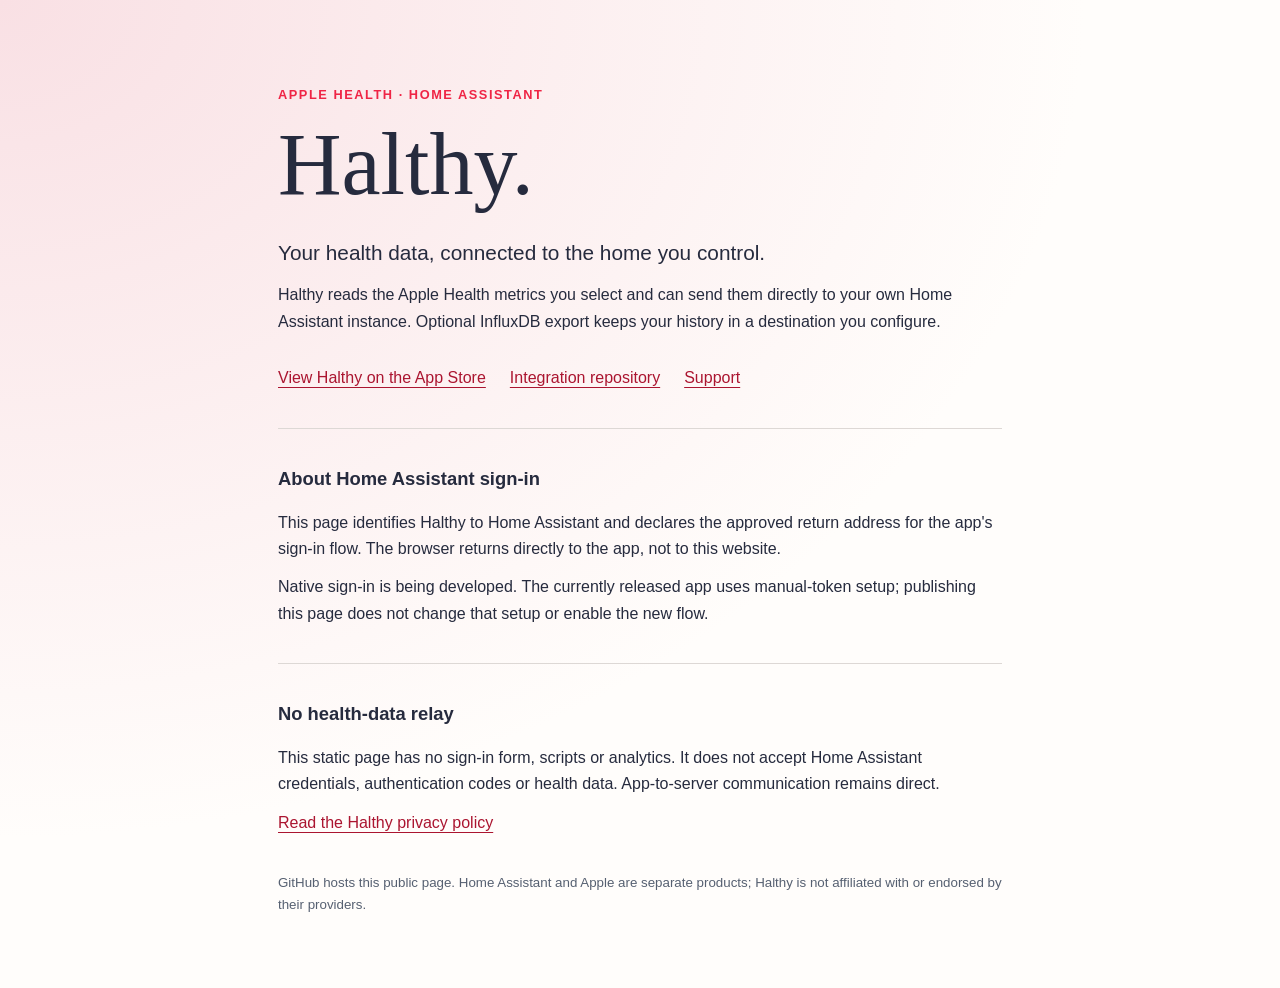
==== docs/index.html @ 0724290f "Publish static Halthy OAuth client metadata" ====
<!doctype html>
<html lang="en">
<head>
  <meta charset="utf-8">
  <meta name="viewport" content="width=device-width, initial-scale=1">
  <title>Halthy | Your health data, your Home Assistant</title>
  <meta name="description" content="Halthy connects selected Apple Health data to your own Home Assistant and optional InfluxDB server.">
  <link rel="redirect_uri" href="halthy-ha://auth/callback">
  <link rel="canonical" href="https://mosher23.github.io/Halthy/">
  <meta http-equiv="Content-Security-Policy" content="default-src 'none'; style-src 'unsafe-inline'; base-uri 'none'; form-action 'none'">
  <style>
    :root { color-scheme: light; --ink: #262b3e; --muted: #566071; --accent: #ef2445; --paper: #fffdfb; }
    * { box-sizing: border-box; }
    body { margin: 0; color: var(--ink); background: radial-gradient(ellipse at top left, #f9e0e4, transparent 60%), var(--paper); font-family: 'Avenir Next', Avenir, sans-serif; line-height: 1.65; }
    main { max-width: 780px; margin: 0 auto; padding: 72px 28px; }
    .eyebrow { color: var(--accent); font-weight: 700; letter-spacing: .12em; text-transform: uppercase; font-size: .8rem; }
    h1 { font-family: Georgia, serif; font-size: clamp(3.5rem, 10vw, 5.5rem); line-height: 1.08; font-weight: 400; margin: 12px 0 24px; }
    .lead { font-size: 1.3rem; max-width: 580px; }
    section { border-top: 1px solid #ddd8d5; margin-top: 36px; padding-top: 20px; }
    h2 { font-size: 1.15rem; }
    p { margin: 12px 0; }
    a { color: #ab1530; text-underline-offset: 4px; }
    a:hover { color: #761025; }
    a:focus-visible { outline: 3px solid var(--accent); outline-offset: 5px; border-radius: 2px; }
    nav { display: flex; flex-wrap: wrap; gap: 12px 24px; margin-top: 30px; }
    small { display: block; margin-top: 36px; color: var(--muted); }
    @media (max-width: 480px) { main { padding: 42px 22px; } .lead { font-size: 1.12rem; } }
  </style>
</head>
<body>
  <main>
    <p class="eyebrow">Apple Health &middot; Home Assistant</p>
    <h1>Halthy.</h1>
    <p class="lead">Your health data, connected to the home you control.</p>
    <p>Halthy reads the Apple Health metrics you select and can send them directly to your own Home Assistant instance. Optional InfluxDB export keeps your history in a destination you configure.</p>
    <nav aria-label="Halthy links">
      <a href="https://apps.apple.com/app/halthy/id6798250587">View Halthy on the App Store</a>
      <a href="https://github.com/Mosher23/Halthy">Integration repository</a>
      <a href="https://github.com/Mosher23/Halthy/issues">Support</a>
    </nav>
    <section aria-labelledby="connection">
      <h2 id="connection">About Home Assistant sign-in</h2>
      <p>This page identifies Halthy to Home Assistant and declares the approved return address for the app's sign-in flow. The browser returns directly to the app, not to this website.</p>
      <p>Native sign-in is being developed. The currently released app uses manual-token setup; publishing this page does not change that setup or enable the new flow.</p>
    </section>
    <section aria-labelledby="privacy">
      <h2 id="privacy">No health-data relay</h2>
      <p>This static page has no sign-in form, scripts or analytics. It does not accept Home Assistant credentials, authentication codes or health data. App-to-server communication remains direct.</p>
      <p><a href="https://github.com/Mosher23/Halthy/blob/main/PRIVACY.md">Read the Halthy privacy policy</a></p>
    </section>
    <small>GitHub hosts this public page. Home Assistant and Apple are separate products; Halthy is not affiliated with or endorsed by their providers.</small>
  </main>
</body>
</html>
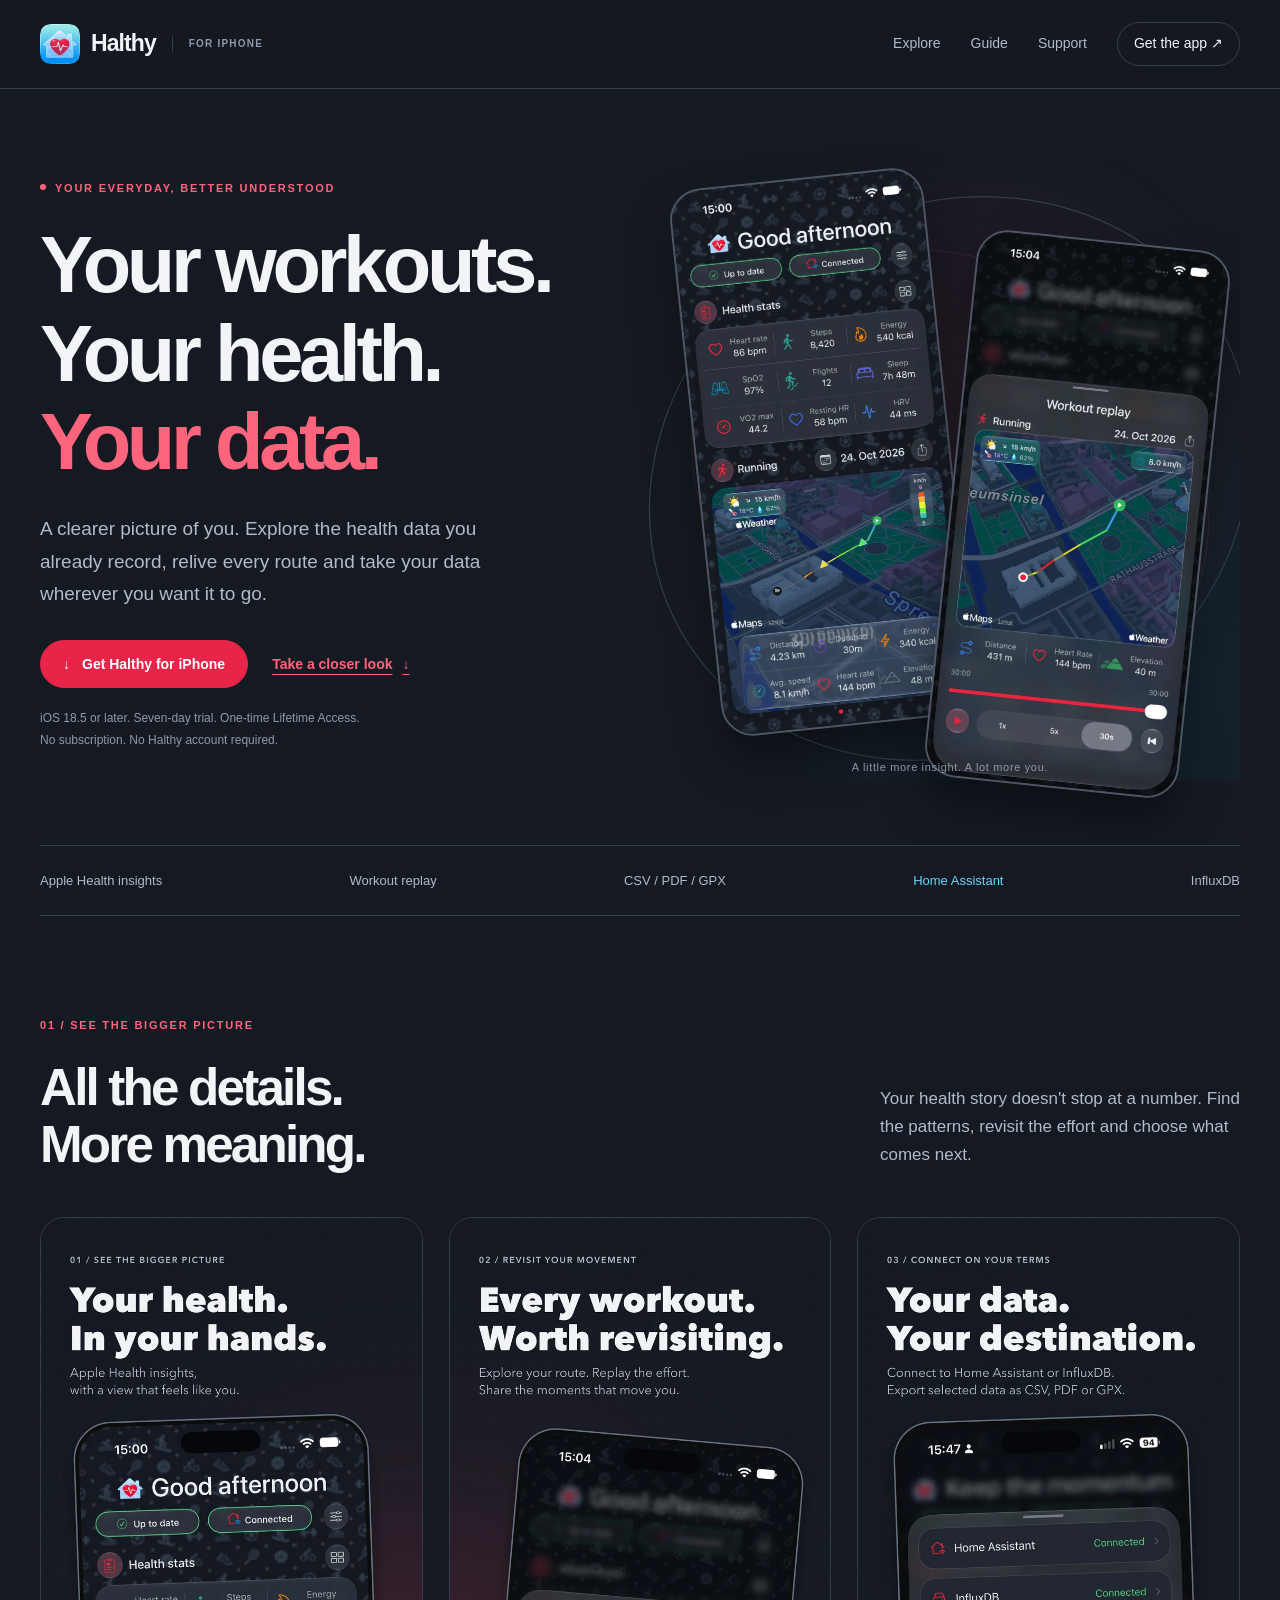
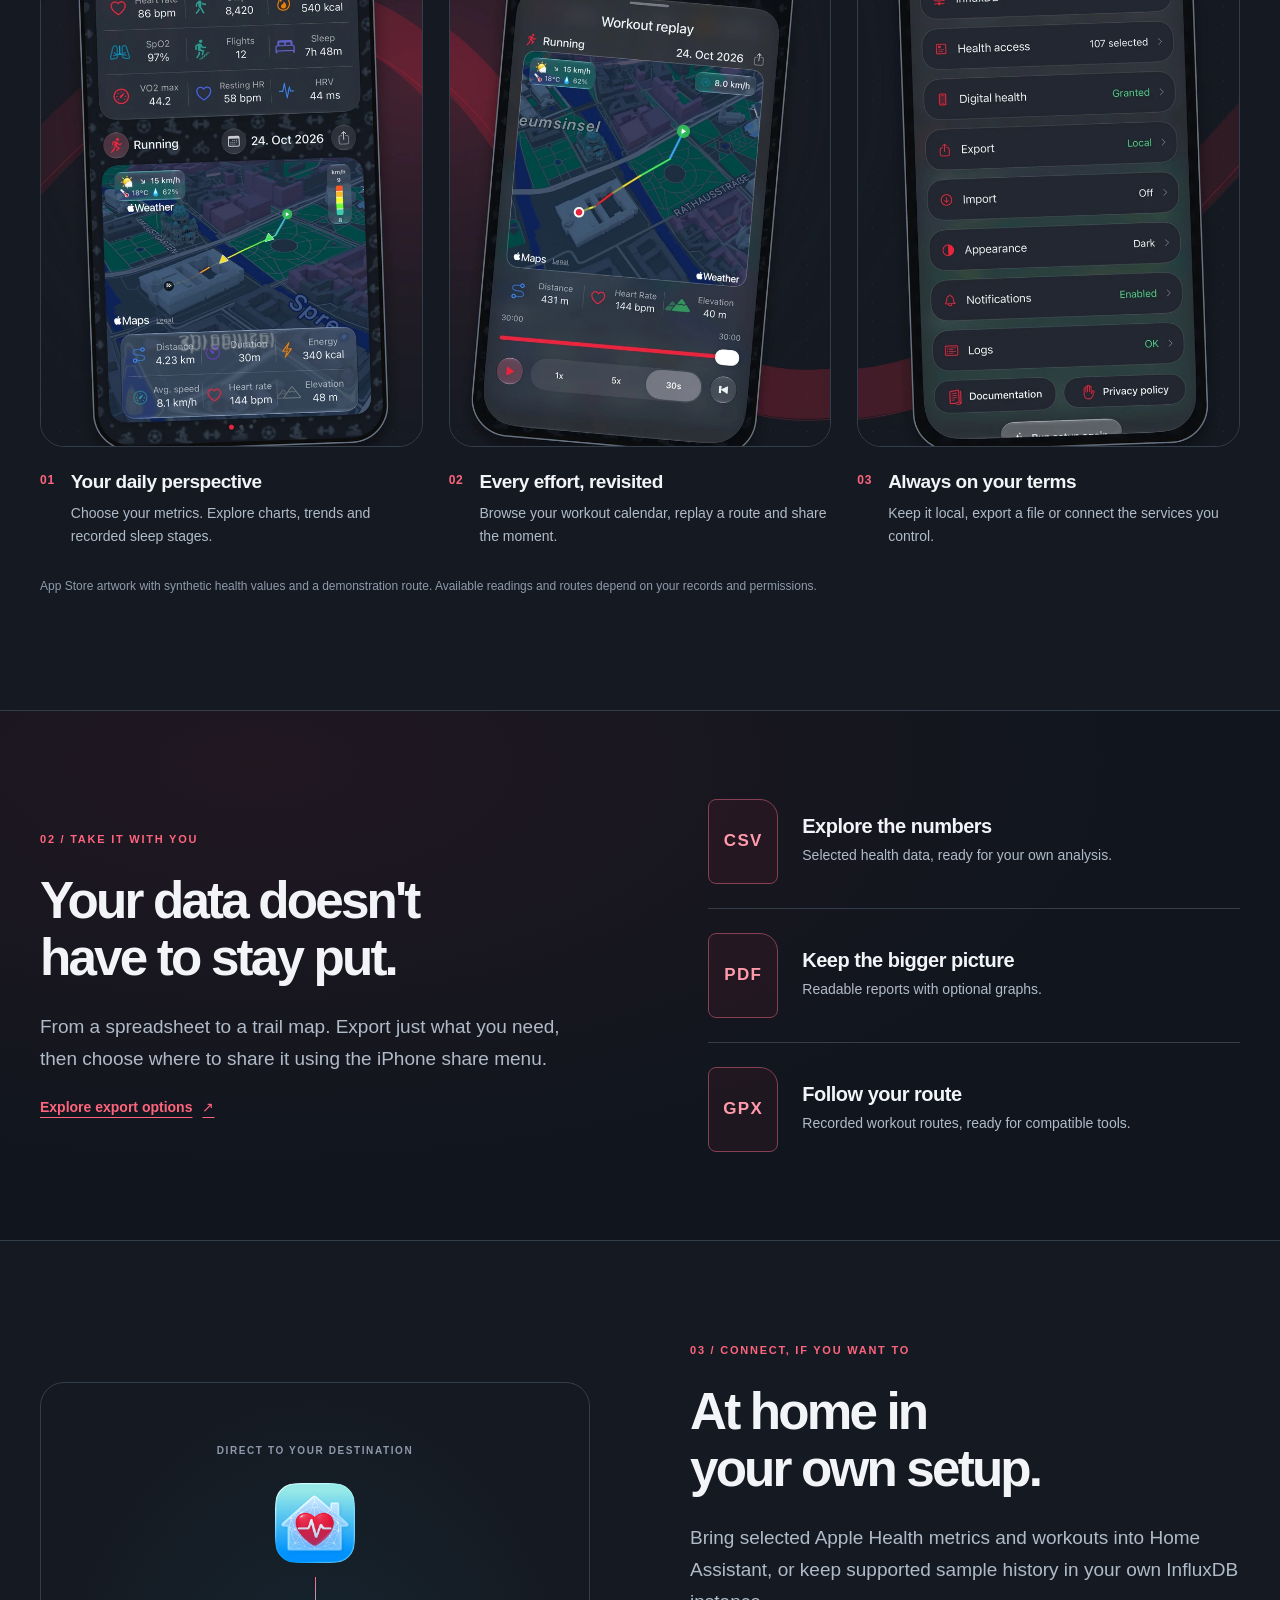
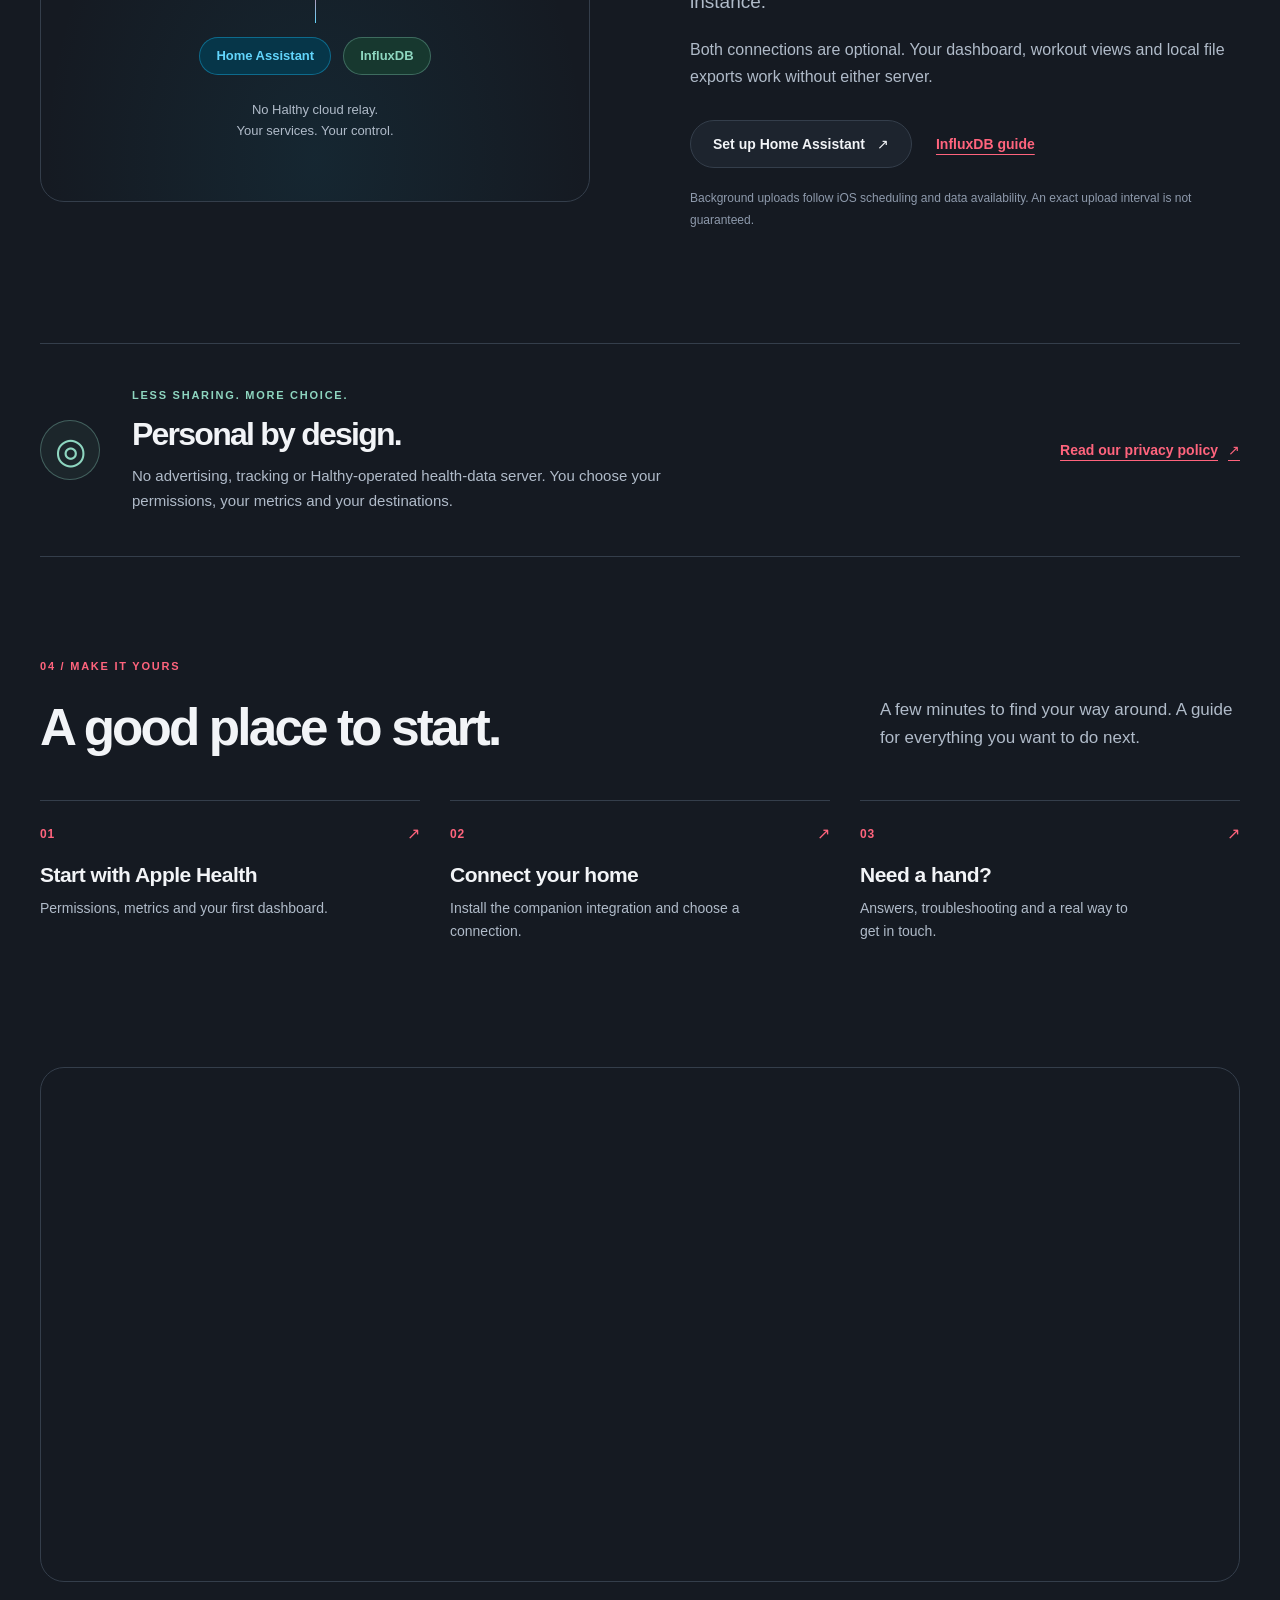
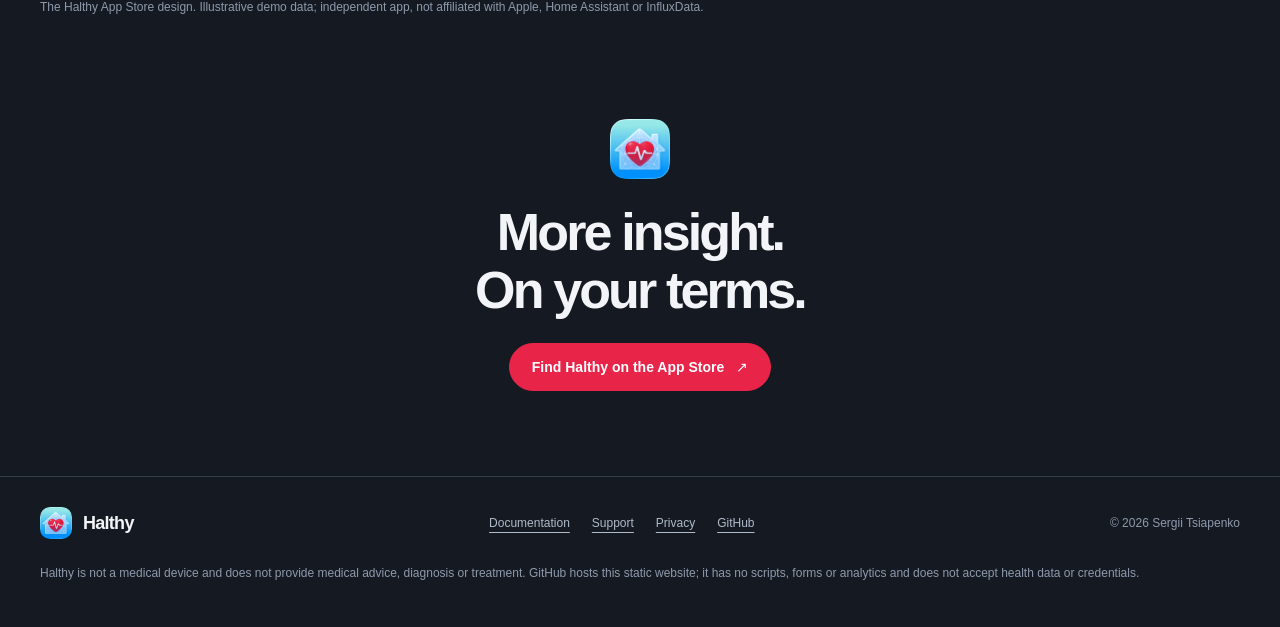
==== commit 7d20ca28: "Publish Halthy product website and user documentation" ====
--- a/docs/index.html
+++ b/docs/index.html
@@ -1,54 +1,60 @@
 <!doctype html>
 <html lang="en">
 <head>
-  <meta charset="utf-8">
-  <meta name="viewport" content="width=device-width, initial-scale=1">
-  <title>Halthy | Your health data, your Home Assistant</title>
-  <meta name="description" content="Halthy connects selected Apple Health data to your own Home Assistant and optional InfluxDB server.">
-  <link rel="redirect_uri" href="halthy-ha://auth/callback">
-  <link rel="canonical" href="https://mosher23.github.io/Halthy/">
-  <meta http-equiv="Content-Security-Policy" content="default-src 'none'; style-src 'unsafe-inline'; base-uri 'none'; form-action 'none'">
-  <style>
-    :root { color-scheme: light; --ink: #262b3e; --muted: #566071; --accent: #ef2445; --paper: #fffdfb; }
-    * { box-sizing: border-box; }
-    body { margin: 0; color: var(--ink); background: radial-gradient(ellipse at top left, #f9e0e4, transparent 60%), var(--paper); font-family: 'Avenir Next', Avenir, sans-serif; line-height: 1.65; }
-    main { max-width: 780px; margin: 0 auto; padding: 72px 28px; }
-    .eyebrow { color: var(--accent); font-weight: 700; letter-spacing: .12em; text-transform: uppercase; font-size: .8rem; }
-    h1 { font-family: Georgia, serif; font-size: clamp(3.5rem, 10vw, 5.5rem); line-height: 1.08; font-weight: 400; margin: 12px 0 24px; }
-    .lead { font-size: 1.3rem; max-width: 580px; }
-    section { border-top: 1px solid #ddd8d5; margin-top: 36px; padding-top: 20px; }
-    h2 { font-size: 1.15rem; }
-    p { margin: 12px 0; }
-    a { color: #ab1530; text-underline-offset: 4px; }
-    a:hover { color: #761025; }
-    a:focus-visible { outline: 3px solid var(--accent); outline-offset: 5px; border-radius: 2px; }
-    nav { display: flex; flex-wrap: wrap; gap: 12px 24px; margin-top: 30px; }
-    small { display: block; margin-top: 36px; color: var(--muted); }
-    @media (max-width: 480px) { main { padding: 42px 22px; } .lead { font-size: 1.12rem; } }
-  </style>
+<meta charset="utf-8">
+<link rel="redirect_uri" href="halthy-ha://auth/callback">
+<meta name="viewport" content="width=device-width, initial-scale=1">
+<title>Halthy - Your workouts. Your health. Your data.</title>
+<meta name="description" content="Explore Apple Health, replay workouts and export CSV, PDF or GPX. Connect to your own Home Assistant or InfluxDB. Meet Halthy for iPhone.">
+<link rel="canonical" href="https://mosher23.github.io/Halthy/">
+<meta name="theme-color" content="#151a22">
+<meta name="apple-itunes-app" content="app-id=6798250587">
+<meta name="referrer" content="strict-origin-when-cross-origin">
+<meta http-equiv="Content-Security-Policy" content="default-src 'none'; img-src 'self'; style-src 'self'; base-uri 'none'; form-action 'none'">
+<meta property="og:type" content="website">
+<meta property="og:title" content="Halthy - Your workouts. Your health. Your data.">
+<meta property="og:description" content="Replay workouts. Explore health. Export data. Made for your iPhone, connected on your terms.">
+<meta property="og:url" content="https://mosher23.github.io/Halthy/">
+<meta property="og:image" content="https://mosher23.github.io/Halthy/assets/header.webp">
+<meta property="og:image:alt" content="Halthy workout replay and health export artwork with demonstration route">
+<meta name="twitter:card" content="summary_large_image">
+<link rel="icon" href="assets/app-icon.png">
+<link rel="apple-touch-icon" href="assets/app-icon.png">
+<link rel="stylesheet" href="assets/site.css">
 </head>
 <body>
-  <main>
-    <p class="eyebrow">Apple Health &middot; Home Assistant</p>
-    <h1>Halthy.</h1>
-    <p class="lead">Your health data, connected to the home you control.</p>
-    <p>Halthy reads the Apple Health metrics you select and can send them directly to your own Home Assistant instance. Optional InfluxDB export keeps your history in a destination you configure.</p>
-    <nav aria-label="Halthy links">
-      <a href="https://apps.apple.com/app/halthy/id6798250587">View Halthy on the App Store</a>
-      <a href="https://github.com/Mosher23/Halthy">Integration repository</a>
-      <a href="https://github.com/Mosher23/Halthy/issues">Support</a>
-    </nav>
-    <section aria-labelledby="connection">
-      <h2 id="connection">About Home Assistant sign-in</h2>
-      <p>This page identifies Halthy to Home Assistant and declares the approved return address for the app's sign-in flow. The browser returns directly to the app, not to this website.</p>
-      <p>Native sign-in is being developed. The currently released app uses manual-token setup; publishing this page does not change that setup or enable the new flow.</p>
-    </section>
-    <section aria-labelledby="privacy">
-      <h2 id="privacy">No health-data relay</h2>
-      <p>This static page has no sign-in form, scripts or analytics. It does not accept Home Assistant credentials, authentication codes or health data. App-to-server communication remains direct.</p>
-      <p><a href="https://github.com/Mosher23/Halthy/blob/main/PRIVACY.md">Read the Halthy privacy policy</a></p>
-    </section>
-    <small>GitHub hosts this public page. Home Assistant and Apple are separate products; Halthy is not affiliated with or endorsed by their providers.</small>
-  </main>
-</body>
-</html>
+<a class="skip-link" href="#main">Skip to content</a>
+<header class="site-header"><nav class="wrap nav" aria-label="Main navigation">
+<a class="brand" href="./" aria-label="Halthy home"><img src="assets/app-icon.png" width="40" height="40" alt="">Halthy<span class="brand-note">FOR IPHONE</span></a>
+<div class="nav-links"><a href="#explore">Explore</a><a href="documentation.html">Guide</a><a href="support.html">Support</a><a class="nav-download" href="https://apps.apple.com/app/halthy/id6798250587">Get the app <span aria-hidden="true">&#8599;</span></a></div>
+</nav></header>
+<main id="main">
+<section class="hero wrap" aria-labelledby="hero-title"><div class="hero-copy">
+<p class="eyebrow"><span class="live-dot" aria-hidden="true"></span>YOUR EVERYDAY, BETTER UNDERSTOOD</p>
+<h1 id="hero-title">Your workouts.<br>Your health.<br><span>Your data.</span></h1>
+<p class="lead">A clearer picture of you. Explore the health data you already record, relive every route and take your data wherever you want it to go.</p>
+<div class="actions"><a class="button primary" href="https://apps.apple.com/app/halthy/id6798250587"><span aria-hidden="true">&#8595;</span> Get Halthy for iPhone</a><a class="text-link" href="#explore">Take a closer look <span aria-hidden="true">&#8595;</span></a></div>
+<p class="fine">iOS 18.5 or later. Seven-day trial. One-time Lifetime Access.<br>No subscription. No Halthy account required.</p>
+</div><div class="hero-stage"><span class="orbit orbit-one" aria-hidden="true"></span><span class="orbit orbit-two" aria-hidden="true"></span>
+<img class="hero-phone phone-back" src="assets/dashboard.webp" width="720" height="1565" alt="Halthy dark dashboard with health readings and a running workout" fetchpriority="high">
+<img class="hero-phone phone-front" src="assets/replay.webp" width="720" height="1565" alt="Workout replay with a recorded route and workout details" fetchpriority="high">
+<span class="stage-caption">A little more insight. A lot more you.</span></div></section>
+<div class="wrap capability-strip" aria-label="Key features"><span>Apple Health insights</span><span>Workout replay</span><span>CSV / PDF / GPX</span><span class="ha-label">Home Assistant</span><span>InfluxDB</span></div>
+<section class="section wrap" id="explore" aria-labelledby="explore-title"><div class="section-heading"><div><p class="eyebrow">01 / SEE THE BIGGER PICTURE</p><h2 id="explore-title">All the details.<br>More meaning.</h2></div><p>Your health story doesn't stop at a number. Find the patterns, revisit the effort and choose what comes next.</p></div>
+<div class="screenshot-gallery">
+<figure><a href="assets/01-health-dashboard.webp" aria-label="Enlarge the health dashboard screenshot"><img src="assets/01-health-dashboard.webp" width="720" height="1565" loading="lazy" alt="App Store artwork: Your health. In your hands. Halthy dashboard with demo readings."></a><figcaption><span class="index">01</span><div><h3>Your daily perspective</h3><p>Choose your metrics. Explore charts, trends and recorded sleep stages.</p></div></figcaption></figure>
+<figure><a href="assets/02-workout-replay.webp" aria-label="Enlarge the workout replay screenshot"><img src="assets/02-workout-replay.webp" width="720" height="1565" loading="lazy" alt="App Store artwork showing a recorded workout route and replay controls."></a><figcaption><span class="index">02</span><div><h3>Every effort, revisited</h3><p>Browse your workout calendar, replay a route and share the moment.</p></div></figcaption></figure>
+<figure><a href="assets/03-data-connections.webp" aria-label="Enlarge the connections screenshot"><img src="assets/03-data-connections.webp" width="720" height="1565" loading="lazy" alt="App Store artwork showing Halthy settings, optional connections and export controls."></a><figcaption><span class="index">03</span><div><h3>Always on your terms</h3><p>Keep it local, export a file or connect the services you control.</p></div></figcaption></figure>
+</div><p class="fine gallery-note">App Store artwork with synthetic health values and a demonstration route. Available readings and routes depend on your records and permissions.</p></section>
+<section class="export-band" aria-labelledby="export-title"><div class="wrap export-layout"><div><p class="eyebrow">02 / TAKE IT WITH YOU</p><h2 id="export-title">Your data doesn't<br>have to stay put.</h2><p class="lead">From a spreadsheet to a trail map. Export just what you need, then choose where to share it using the iPhone share menu.</p><a class="text-link" href="documentation.html#exports">Explore export options <span aria-hidden="true">&#8599;</span></a></div>
+<div class="export-formats"><article><span class="file-type">CSV</span><div><h3>Explore the numbers</h3><p>Selected health data, ready for your own analysis.</p></div></article><article><span class="file-type">PDF</span><div><h3>Keep the bigger picture</h3><p>Readable reports with optional graphs.</p></div></article><article><span class="file-type">GPX</span><div><h3>Follow your route</h3><p>Recorded workout routes, ready for compatible tools.</p></div></article></div>
+</div></section>
+<section class="section wrap connections-layout" aria-labelledby="connect-title"><div class="connection-visual"><p class="eyebrow">DIRECT TO YOUR DESTINATION</p><img src="assets/app-icon.png" alt="Halthy" width="80" height="80" loading="lazy"><div class="connection-path" aria-hidden="true"></div><div class="destination-pills"><span class="destination ha">Home Assistant</span><span class="destination influx">InfluxDB</span></div><p>No Halthy cloud relay.<br>Your services. Your control.</p></div>
+<div><p class="eyebrow">03 / CONNECT, IF YOU WANT TO</p><h2 id="connect-title">At home in<br>your own setup.</h2><p class="lead">Bring selected Apple Health metrics and workouts into Home Assistant, or keep supported sample history in your own InfluxDB instance.</p><p class="body-muted">Both connections are optional. Your dashboard, workout views and local file exports work without either server.</p><div class="actions"><a class="button secondary" href="documentation.html#home-assistant">Set up Home Assistant <span aria-hidden="true">&#8599;</span></a><a class="text-link" href="documentation.html#influxdb">InfluxDB guide</a></div><p class="fine">Background uploads follow iOS scheduling and data availability. An exact upload interval is not guaranteed.</p></div></section>
+<section class="wrap privacy-callout" aria-labelledby="privacy-title"><div class="privacy-mark" aria-hidden="true">&#9678;</div><div><p class="eyebrow">LESS SHARING. MORE CHOICE.</p><h2 id="privacy-title">Personal by design.</h2><p>No advertising, tracking or Halthy-operated health-data server. You choose your permissions, your metrics and your destinations.</p></div><a class="text-link" href="privacy.html">Read our privacy policy <span aria-hidden="true">&#8599;</span></a></section>
+<section class="section wrap" aria-labelledby="start-title"><div class="section-heading"><div><p class="eyebrow">04 / MAKE IT YOURS</p><h2 id="start-title">A good place to start.</h2></div><p>A few minutes to find your way around. A guide for everything you want to do next.</p></div><div class="guide-links"><a href="documentation.html#get-started"><span class="index">01</span><h3>Start with Apple Health</h3><p>Permissions, metrics and your first dashboard.</p><span aria-hidden="true">&#8599;</span></a><a href="documentation.html#home-assistant"><span class="index">02</span><h3>Connect your home</h3><p>Install the companion integration and choose a connection.</p><span aria-hidden="true">&#8599;</span></a><a href="support.html"><span class="index">03</span><h3>Need a hand?</h3><p>Answers, troubleshooting and a real way to get in touch.</p><span aria-hidden="true">&#8599;</span></a></div></section>
+<figure class="wrap brand-banner"><img src="assets/header.webp" srcset="assets/header-small.webp 960w, assets/header.webp 1920w" sizes="(max-width: 1240px) 94vw, 1200px" width="1920" height="823" loading="lazy" alt="Halthy's App Store header: Your workouts. Your health. Replay workouts, explore health and export data. Home Assistant supported."><figcaption class="fine">The Halthy App Store design. Illustrative demo data; independent app, not affiliated with Apple, Home Assistant or InfluxData.</figcaption></figure>
+<section class="wrap final-cta"><img src="assets/app-icon.png" width="60" height="60" alt="" loading="lazy"><h2>More insight.<br>On your terms.</h2><a class="button primary" href="https://apps.apple.com/app/halthy/id6798250587">Find Halthy on the App Store <span aria-hidden="true">&#8599;</span></a></section>
+</main>
+<footer class="site-footer"><div class="wrap footer-main"><a class="brand" href="./"><img src="assets/app-icon.png" width="32" height="32" alt="">Halthy</a><nav aria-label="Footer navigation"><a href="documentation.html">Documentation</a><a href="support.html">Support</a><a href="privacy.html">Privacy</a><a href="https://github.com/Mosher23/Halthy">GitHub</a></nav><span>&copy; 2026 Sergii Tsiapenko</span></div><p class="wrap fine">Halthy is not a medical device and does not provide medical advice, diagnosis or treatment. GitHub hosts this static website; it has no scripts, forms or analytics and does not accept health data or credentials.</p></footer>
+</body></html>
--- a/docs/assets/site.css
+++ b/docs/assets/site.css
@@ -0,0 +1,20 @@
+@charset "UTF-8";
+:root{color-scheme:dark;--bg:#151a22;--surface:#1d242e;--surface-raised:#242c37;--ink:#f2f4f7;--muted:#b0bbc9;--faint:#8e9aac;--line:#343e4b;--red:#ff647d;--scarlet:#e82449;--blue:#62d5fc;--mint:#8ed6c0;--radius:24px;--font:"Avenir Next",Avenir,"Trebuchet MS",sans-serif;font-family:var(--font);font-synthesis:none;scroll-behavior:smooth;scroll-padding-top:100px}
+*{box-sizing:border-box}body{margin:0;background:var(--bg);color:var(--ink);font-size:16px;line-height:1.65}a{color:var(--red);text-underline-offset:5px}a:hover{text-decoration-thickness:2px}a:focus-visible,summary:focus-visible{outline:3px solid var(--blue);outline-offset:6px;border-radius:5px}img{display:block;max-width:100%;height:auto}figure{margin:0}h1,h2,h3,p{margin-top:0}h1,h2,h3{line-height:1.12}h1,h2{letter-spacing:-.055em}h1{font-size:clamp(54px,6.2vw,86px);font-weight:750;margin-bottom:26px}h1 span{color:var(--red)}h2{font-size:clamp(36px,4vw,54px);font-weight:700;margin-bottom:24px}h3{font-size:20px;letter-spacing:-.025em;margin-bottom:10px}.wrap{width:min(1200px,calc(100% - 64px));margin-inline:auto}.site-header{position:sticky;top:0;z-index:5;background:#151a22f5;border-bottom:1px solid var(--line);backdrop-filter:blur(16px)}.nav{min-height:88px;display:flex;justify-content:space-between;align-items:center;gap:28px}.brand{display:inline-flex;align-items:center;gap:11px;color:var(--ink);font-size:23px;font-weight:750;letter-spacing:-.04em;text-decoration:none}.brand img{border-radius:10px;flex-shrink:0}.brand-note{font-size:10px;color:var(--faint);font-weight:600;letter-spacing:.12em;border-left:1px solid var(--line);margin-left:5px;padding-left:16px}.nav-links{display:flex;gap:30px;align-items:center}.nav-links>a{color:var(--muted);font-size:14px;text-decoration:none;padding-block:10px}.nav-links>a[aria-current=page]{color:var(--ink);text-decoration:underline;text-decoration-color:var(--red);text-underline-offset:9px}.nav-links .nav-download{color:var(--ink);border:1px solid var(--line);padding:9px 16px;border-radius:99px}.nav-links a:hover{color:var(--ink)}.eyebrow{font-size:11px;letter-spacing:.16em;font-weight:700;color:var(--red);margin-bottom:24px}.live-dot{display:inline-block;width:6px;height:6px;border-radius:50%;background:var(--red);margin-right:9px;vertical-align:2px}.hero{display:grid;grid-template-columns:1fr 1fr;gap:40px;align-items:center;padding-block:72px 64px;overflow:hidden}.hero .lead{max-width:480px}.lead{font-size:19px;line-height:1.7;color:var(--muted);max-width:560px}.body-muted{color:var(--muted)}.actions{display:flex;gap:24px;align-items:center;flex-wrap:wrap;margin:30px 0 20px}.button{display:inline-flex;align-items:center;justify-content:center;gap:12px;min-height:48px;padding:12px 22px;border-radius:99px;font-size:14px;font-weight:650;text-decoration:none;line-height:1.5;transition:background .2s,transform .2s}.button:hover{transform:translateY(-2px)}.button.primary{background:var(--scarlet);color:#fff;border:1px solid var(--scarlet)}.button.primary:hover{background:#c81839}.button.secondary{background:var(--surface);border:1px solid var(--line);color:var(--ink)}.text-link{display:inline-flex;gap:10px;align-items:center;font-size:14px;font-weight:600}.fine{font-size:12px;line-height:1.8;color:var(--faint)}.hero-stage{height:620px;position:relative;background:radial-gradient(ellipse at 55% 45%,#a42e4d2b,transparent 66%),radial-gradient(circle at 75% 80%,#16748b24,transparent 55%)}.hero-phone{position:absolute;width:46%;border:2px solid #4d5662;border-radius:32px;background:#11161c;box-shadow:0 26px 45px #0006}.phone-back{left:4%;top:16px;transform:rotate(-8deg)}.phone-front{right:2%;top:92px;transform:rotate(7deg)}.orbit{position:absolute;border:1px solid #394453;inset:45px -20px 30px;border-radius:50%;transform:rotate(-30deg)}.orbit-two{inset:100px 20px 75px;transform:rotate(30deg);border-color:#71384c55}.stage-caption{position:absolute;bottom:5px;left:0;right:0;text-align:center;font-size:11px;color:var(--faint);letter-spacing:.06em}.capability-strip{border-block:1px solid var(--line);display:flex;justify-content:space-between;gap:20px;padding-block:24px;color:var(--muted);font-size:13px}.ha-label{color:var(--blue)}.section{padding-block:100px}.section-heading{display:flex;justify-content:space-between;align-items:flex-end;gap:60px;margin-bottom:44px}.section-heading h2{margin-bottom:0}.section-heading>p{max-width:360px;color:var(--muted);font-size:17px;margin-bottom:4px}.screenshot-gallery{display:grid;grid-template-columns:repeat(3,minmax(0,1fr));gap:26px}.screenshot-gallery img{border:1px solid var(--line);border-radius:24px;transition:transform .25s}.screenshot-gallery a:hover img{transform:translateY(-5px)}.screenshot-gallery figcaption{display:flex;gap:16px;padding-top:24px}.index{font-size:12px;color:var(--red);font-weight:650;letter-spacing:.06em;flex-shrink:0}.screenshot-gallery h3{font-size:19px}.screenshot-gallery p{font-size:14px;color:var(--muted);margin-bottom:0}.gallery-note{margin-top:28px}.export-band{background:radial-gradient(ellipse at 20% 10%,#e8244912,transparent 60%),#11161e;border-block:1px solid var(--line);padding-block:88px}.export-layout{display:grid;grid-template-columns:1.05fr 1fr;gap:110px;align-items:center}.export-formats article{display:flex;gap:24px;align-items:center;padding-block:24px;border-bottom:1px solid var(--line)}.export-formats article:first-child{padding-top:0}.export-formats article:last-child{border-bottom:0;padding-bottom:0}.file-type{display:flex;align-items:center;justify-content:center;flex-shrink:0;width:70px;height:85px;border:1px solid #864052;border-radius:8px 18px 8px 8px;background:#e8244910;color:#ff9aab;font-size:17px;font-weight:700;letter-spacing:.08em}.export-formats h3{margin-bottom:6px}.export-formats p{font-size:14px;color:var(--muted);margin-bottom:0}.connections-layout{display:grid;grid-template-columns:1fr 1fr;gap:100px;align-items:center}.connection-visual{min-height:420px;border:1px solid var(--line);border-radius:var(--radius);background:radial-gradient(ellipse at 50% 90%,#187e9c20,transparent 70%),radial-gradient(#5c6c7e44 .7px,transparent .7px);background-size:auto,20px 20px;display:flex;flex-direction:column;align-items:center;justify-content:center;padding:34px 18px}.connection-visual .eyebrow{color:var(--faint);font-size:10px}.connection-visual>img{border-radius:20px}.connection-path{height:46px;width:1px;background:linear-gradient(var(--red),var(--blue));margin-block:14px}.destination-pills{display:flex;gap:12px;justify-content:center;flex-wrap:wrap}.destination{padding:7px 16px;border-radius:99px;font-size:13px;font-weight:600;border:1px solid}.destination.ha{color:var(--blue);border-color:#18bcf266;background:#063649}.destination.influx{color:var(--mint);border-color:#8ed6c055;background:#17382f}.connection-visual>p:last-child{text-align:center;font-size:13px;color:var(--muted);margin:24px 0 0}.privacy-callout{border-block:1px solid var(--line);padding-block:42px;display:grid;grid-template-columns:auto 1fr auto;gap:32px;align-items:center}.privacy-mark{width:60px;height:60px;border-radius:50%;border:1px solid #8ed6c055;display:grid;place-items:center;background:#8ed6c010;color:var(--mint);font-size:36px}.privacy-callout .eyebrow{margin-bottom:12px;color:var(--mint)}.privacy-callout h2{font-size:32px;margin-bottom:12px}.privacy-callout p:not(.eyebrow){max-width:580px;color:var(--muted);font-size:15px;margin-bottom:0}.guide-links{display:grid;grid-template-columns:repeat(3,minmax(0,1fr));gap:30px}.guide-links>a{color:var(--ink);text-decoration:none;border-top:1px solid var(--line);padding-block:24px;position:relative}.guide-links .index{display:block;margin-bottom:18px}.guide-links h3{max-width:90%;font-size:21px}.guide-links p{font-size:14px;color:var(--muted);max-width:290px;margin-bottom:0}.guide-links>a>span:last-child{position:absolute;top:20px;right:0;color:var(--red)}.guide-links>a:hover{border-color:var(--red)}.brand-banner img{border:1px solid var(--line);border-radius:24px}.brand-banner figcaption{margin:15px 0}.final-cta{padding-block:85px;text-align:center}.final-cta>img{margin:0 auto 24px;border-radius:15px}.final-cta h2{font-size:52px}.site-footer{border-top:1px solid var(--line);padding-block:30px}.footer-main{display:flex;align-items:center;justify-content:space-between;gap:24px;font-size:12px;color:var(--faint);margin-bottom:24px}.footer-main .brand{font-size:18px}.footer-main nav{display:flex;gap:22px;flex-wrap:wrap}.footer-main nav a{color:var(--muted)}.skip-link{position:fixed;top:-100px;left:20px;z-index:20;padding:12px 18px;background:var(--ink);color:var(--bg);border-radius:8px}.skip-link:focus{top:10px}
+/* Documentation shares the visual language, with a stable reading column. */
+.page-heading{padding-block:70px 42px;max-width:850px}.page-heading h1{font-size:clamp(44px,5vw,68px)}.page-heading .lead{max-width:700px}.doc-layout{display:grid;grid-template-columns:220px minmax(0,1fr);gap:80px;align-items:start;padding-bottom:90px}.doc-nav{position:sticky;top:120px;display:flex;flex-direction:column;gap:5px;border-left:1px solid var(--line);padding-left:20px}.doc-nav a{font-size:13px;color:var(--muted);text-decoration:none;padding-block:5px;line-height:1.5}.doc-nav a:hover{color:var(--ink)}.doc-nav strong{font-size:10px;letter-spacing:.12em;color:var(--faint);padding-bottom:10px}.prose{max-width:800px;min-width:0;overflow-wrap:anywhere}.prose section{scroll-margin-top:115px;padding-bottom:34px;margin-bottom:40px;border-bottom:1px solid var(--line)}.prose h2{font-size:32px;letter-spacing:-.035em;margin:0 0 22px}.prose h3{font-size:21px;margin:32px 0 14px}.prose h4{font-size:17px;margin:25px 0 10px}.prose p,.prose li{color:var(--muted)}.prose li{padding-block:5px}.prose ul,.prose ol{padding-left:23px}.prose strong{color:var(--ink);font-weight:650}.prose code{font-family:ui-monospace,"SFMono-Regular",Consolas,monospace;background:var(--surface-raised);padding:2px 6px;border-radius:4px;font-size:.85em;color:#e8d3d9}.prose pre{max-width:100%;overflow-x:auto;padding:22px;border:1px solid var(--line);background:#10151c;border-radius:14px;line-height:1.6}.prose pre code{padding:0;background:none;color:var(--muted);font-size:13px}.note{border-left:2px solid var(--red);padding:16px 20px;background:#ff647d08;border-radius:0 12px 12px 0;margin-block:24px}.note p:last-child{margin-bottom:0}.prose details{border-bottom:1px solid var(--line);padding-block:22px}.prose summary{font-size:18px;font-weight:650;cursor:pointer;color:var(--ink);line-height:1.5;min-height:30px}.prose details[open]>summary{margin-bottom:18px}.prose table{border-collapse:collapse;width:100%;font-size:14px;margin-block:25px}.prose td,.prose th{text-align:left;border-bottom:1px solid var(--line);padding:12px 10px;vertical-align:top}.prose th{color:var(--ink)}.prose td{color:var(--muted)}.table-scroll{overflow-x:auto}.contact-strip{display:flex;gap:14px;flex-wrap:wrap;padding-bottom:40px}.policy-source{font-size:13px;color:var(--faint);margin-bottom:32px}.document-image{border:1px solid var(--line);border-radius:15px;max-width:600px;margin-block:26px}
+@media(min-width:900px){.hero-copy{animation:arrive .65s both}.hero-stage{animation:arrive .9s .1s both}}@keyframes arrive{from{opacity:0;transform:translateY(14px)}to{opacity:1;transform:translateY(0)}}
+@media(max-width:1050px){.brand-note{display:none}.hero{gap:20px}.hero-stage{height:540px}.hero-phone{width:48%;border-radius:26px}.phone-front{top:82px}.phone-back{top:20px}.stage-caption{bottom:12px}.export-layout{gap:60px}.connections-layout{gap:55px}.privacy-callout{grid-template-columns:auto 1fr}.privacy-callout>.text-link{grid-column:2}.doc-layout{gap:45px;grid-template-columns:180px minmax(0,1fr)}.footer-main{flex-wrap:wrap}.section-heading{gap:35px}}
+@media(max-width:760px){:root{scroll-padding-top:90px}.wrap{width:calc(100% - 40px)}.nav{min-height:74px;gap:16px}.brand{font-size:21px}.brand img{width:34px;height:34px}.nav-links{gap:20px}.nav-links>a{font-size:13px}.nav-links>a[href="#explore"]{display:none}.nav-download{display:none!important}.hero{grid-template-columns:1fr;padding-block:52px 36px;gap:36px;overflow:visible}.hero h1{font-size:clamp(52px,12vw,78px)}.hero .lead{max-width:590px}.hero-copy .eyebrow{font-size:10px}.lead{font-size:17px}.hero-stage{width:min(450px,100%);height:555px;margin:auto;overflow:hidden}.hero-phone{width:46%;border-radius:25px}.phone-back{top:8px;left:5%}.phone-front{top:65px;right:4%}.stage-caption{bottom:2px}.orbit{inset:35px 0 30px}.actions{gap:20px}.capability-strip{flex-wrap:wrap;justify-content:center;gap:12px 24px;text-align:center;font-size:12px}.section{padding-block:68px}.section-heading{display:block;margin-bottom:32px}.section-heading>p{max-width:500px;margin-top:22px;font-size:16px}.section-heading .eyebrow{font-size:10px}.screenshot-gallery{gap:16px;grid-template-columns:repeat(3,minmax(0,1fr))}.screenshot-gallery img{border-radius:14px}.screenshot-gallery figcaption{display:block;padding-top:16px}.screenshot-gallery .index{display:block;margin-bottom:10px}.screenshot-gallery h3{font-size:15px}.screenshot-gallery p{font-size:12px}.gallery-note{font-size:11px}.export-band{padding-block:64px}.export-layout,.connections-layout{grid-template-columns:1fr;gap:42px}.export-layout h2{font-size:38px}.export-formats article{gap:20px}.connection-visual{min-height:340px}.privacy-callout{gap:22px;grid-template-columns:1fr}.privacy-mark{display:none}.privacy-callout>.text-link{grid-column:auto}.guide-links{grid-template-columns:1fr;gap:10px}.guide-links>a{padding-block:22px}.guide-links .index{margin-bottom:13px}.guide-links p{max-width:90%}.brand-banner img{border-radius:14px}.brand-banner figcaption{font-size:11px}.final-cta{padding-block:65px}.final-cta h2{font-size:44px}.footer-main{display:block}.footer-main nav{margin-block:24px;gap:18px}.page-heading{padding-block:46px 26px}.doc-layout{grid-template-columns:1fr;gap:35px;padding-bottom:50px}.doc-nav{position:static;display:flex;flex-direction:row;flex-wrap:wrap;gap:8px 18px;border:1px solid var(--line);border-radius:16px;background:var(--surface);padding:18px}.doc-nav strong{width:100%;padding-bottom:2px}.doc-nav a{font-size:12px;padding-block:4px}.prose h2{font-size:29px}.prose h3{font-size:20px}.prose section{padding-bottom:28px;margin-bottom:32px}}
+@media(max-width:420px){.hero-stage{height:455px}.hero-phone{border-radius:21px}.stage-caption{font-size:10px;bottom:0}.screenshot-gallery{grid-template-columns:1fr;gap:32px}.screenshot-gallery figure{max-width:340px;margin-inline:auto}.screenshot-gallery figcaption{display:flex;gap:14px}.screenshot-gallery h3{font-size:19px}.screenshot-gallery p{font-size:14px}.screenshot-gallery img{border-radius:22px}.brand{gap:8px}.nav-links{gap:15px}.nav-links>a{font-size:12px}.eyebrow{font-size:10px}}
+@media(prefers-reduced-motion:reduce){:root{scroll-behavior:auto}*,*::before,*::after{animation:none!important;transition:none!important}}
+@media(prefers-reduced-transparency:reduce){.site-header{background:var(--bg);backdrop-filter:none}}
+@media print{body{background:white;color:#111}.site-header,.doc-nav,.site-footer,.contact-strip{display:none}.wrap{width:100%}.doc-layout{display:block}.prose{max-width:none}.prose p,.prose li{color:#222}a{color:#111}h1,h2,h3{break-after:avoid}.prose pre{background:#eee}.note{background:#eee}details{display:block}details>*{display:block}}
+/* Keep both hero screens inside their display area, including rotation. */
+@media(min-width:761px){.hero-phone{width:44%}.phone-back{left:6%;top:16px;transform:rotate(-6deg)}.phone-front{right:6%;top:78px;transform:rotate(6deg)}}
+/* Scale editorial type for narrow phones rather than breaking each phrase. */
+h1{font-weight:700}
+@media(max-width:760px){.hero h1{font-size:clamp(38px,11vw,70px)}}
+@media(max-width:420px){.nav-links>a[href="./"]{display:none}}
+@media(min-width:761px) and (max-width:900px){.hero{grid-template-columns:1fr}.hero-copy{max-width:650px}.hero-stage{width:500px;max-width:100%;height:620px;margin:auto}}
+@media(min-width:421px) and (max-width:600px){.screenshot-gallery{grid-template-columns:1fr;gap:32px}.screenshot-gallery figure{max-width:360px;margin-inline:auto}.screenshot-gallery figcaption{display:flex;gap:14px}.screenshot-gallery h3{font-size:19px}.screenshot-gallery p{font-size:14px}}
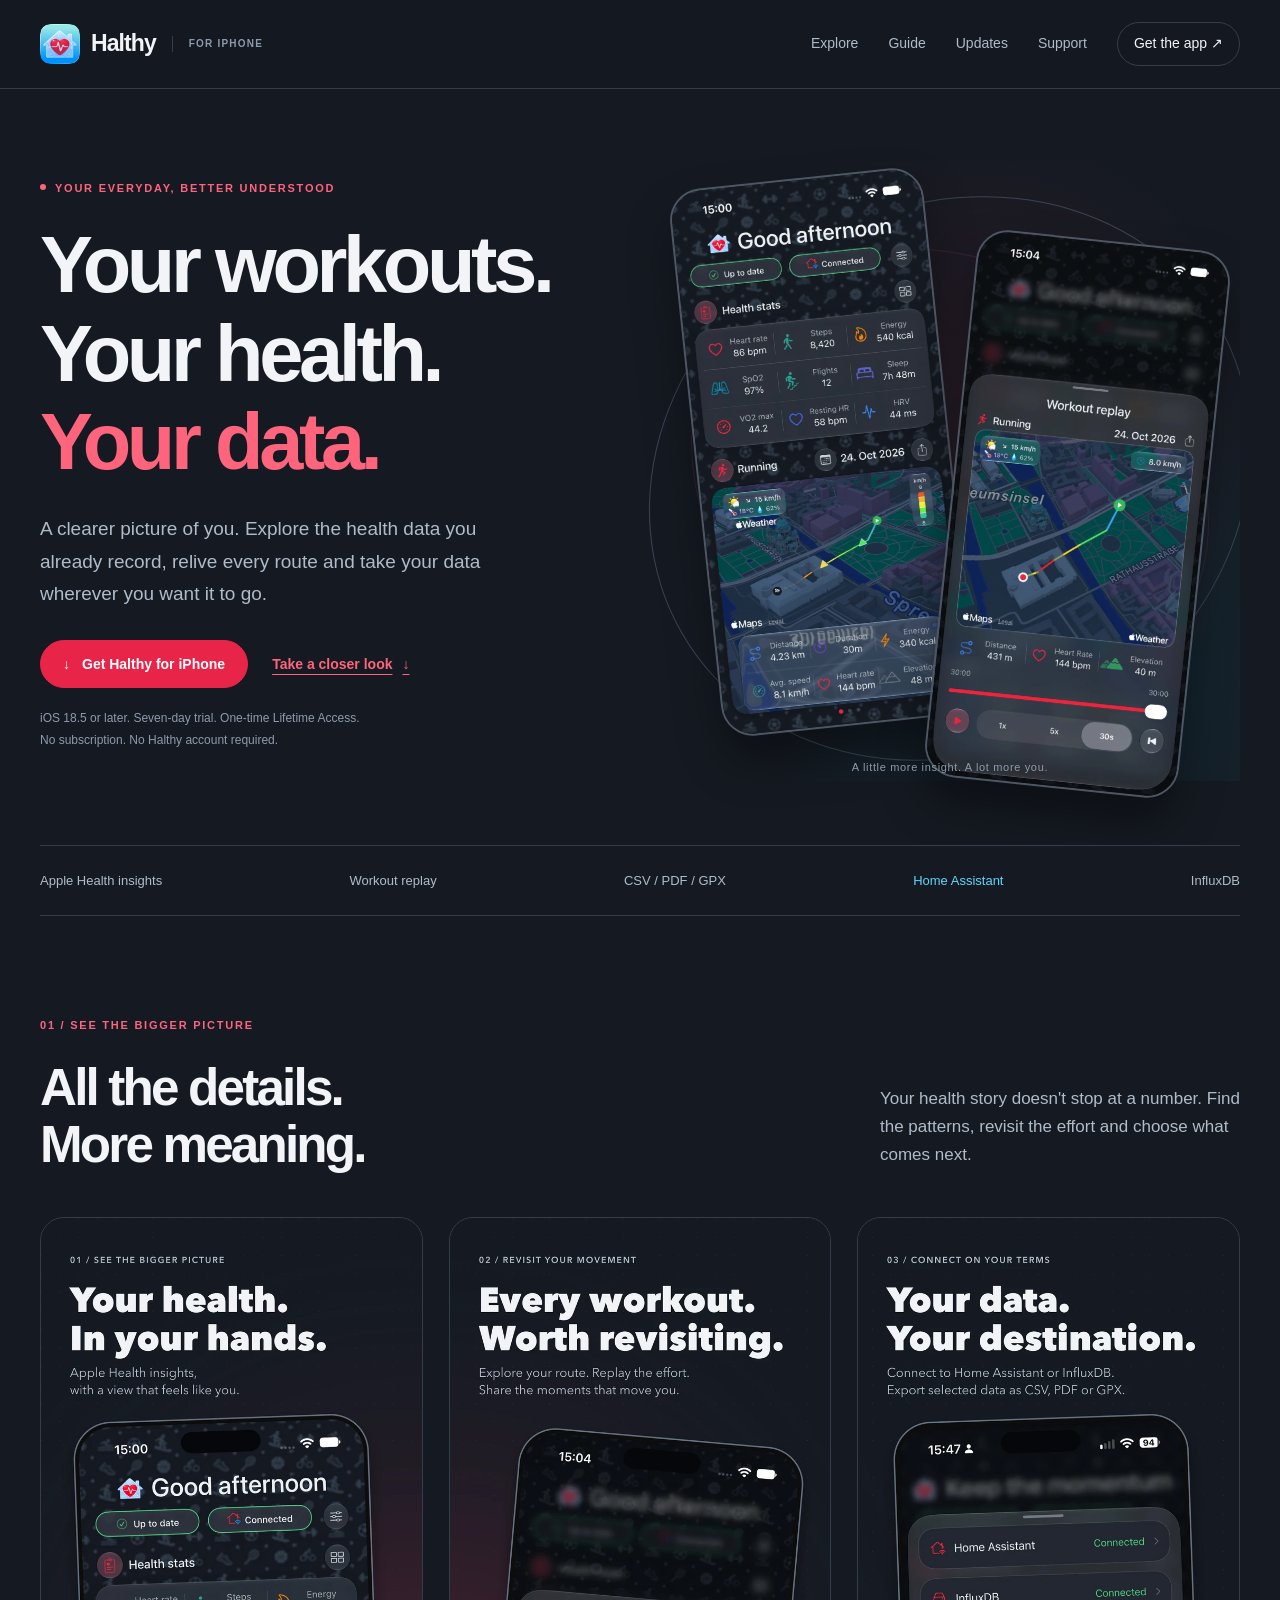
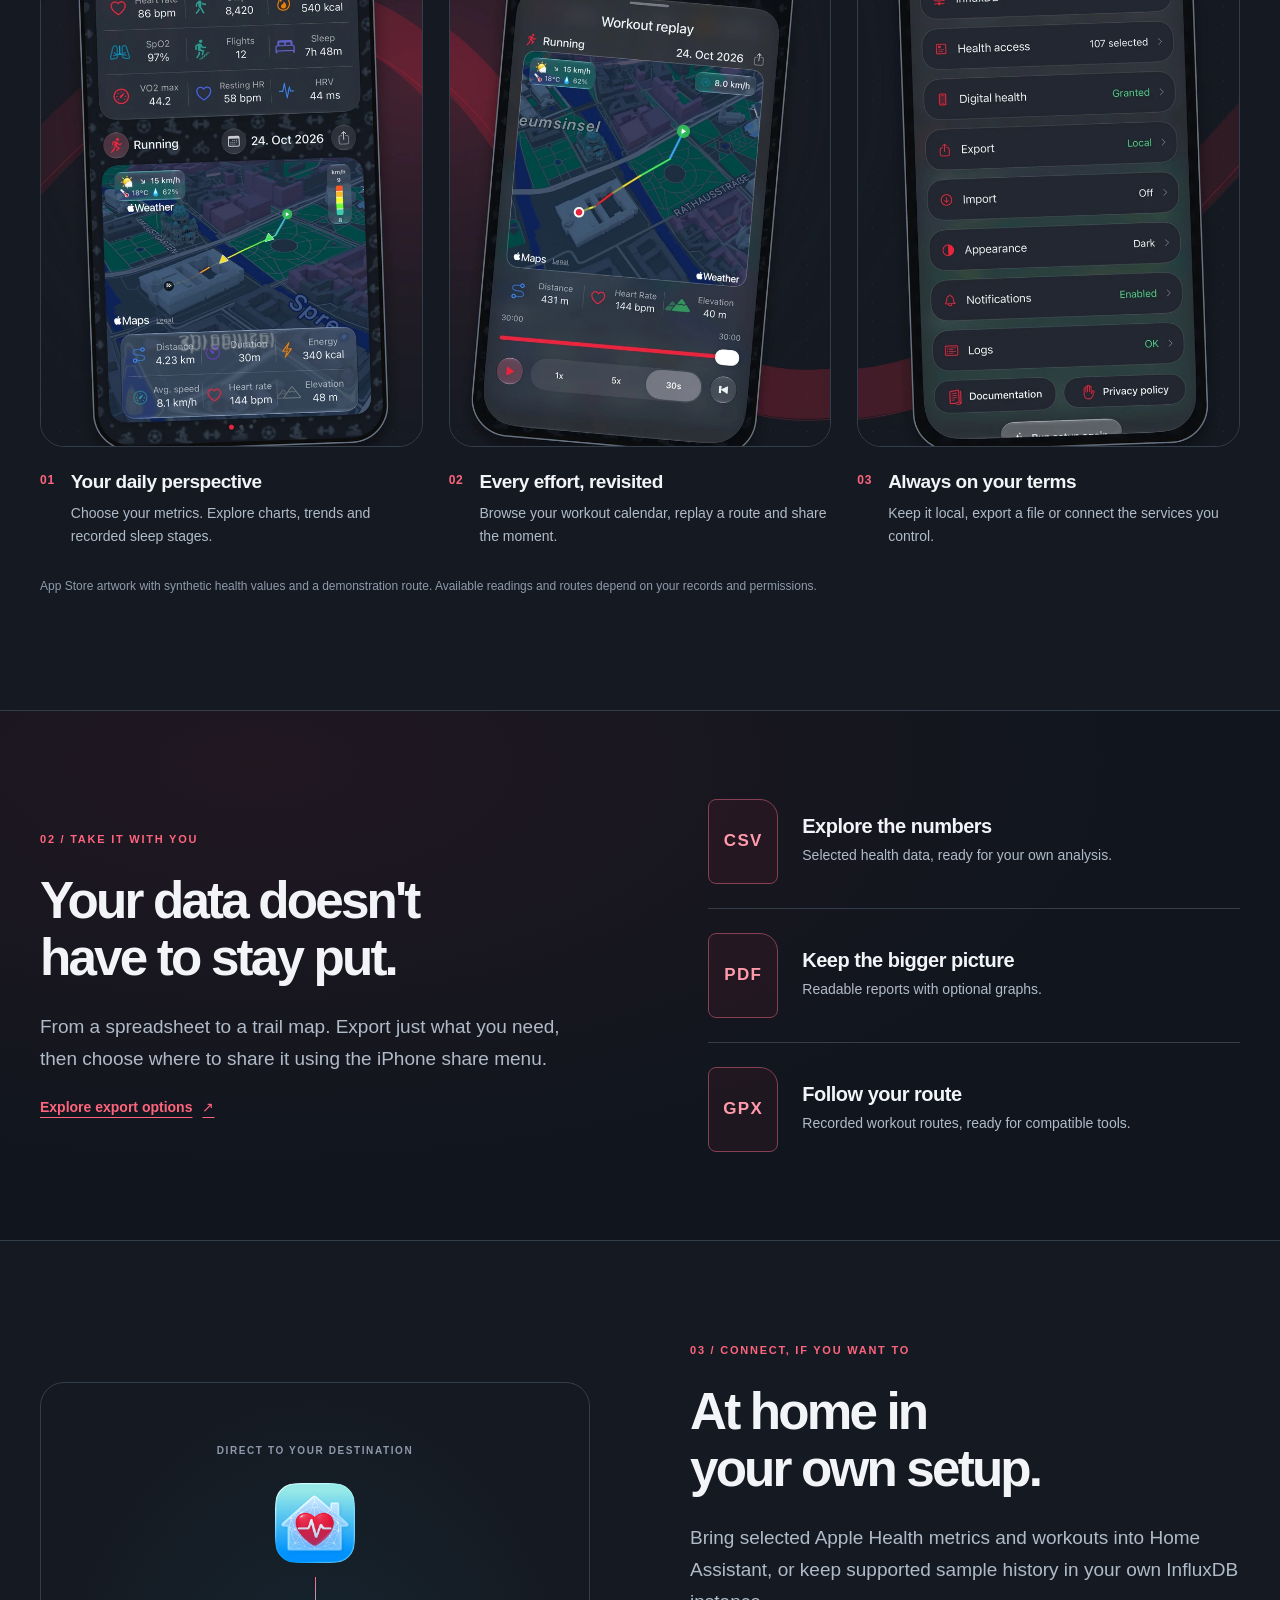
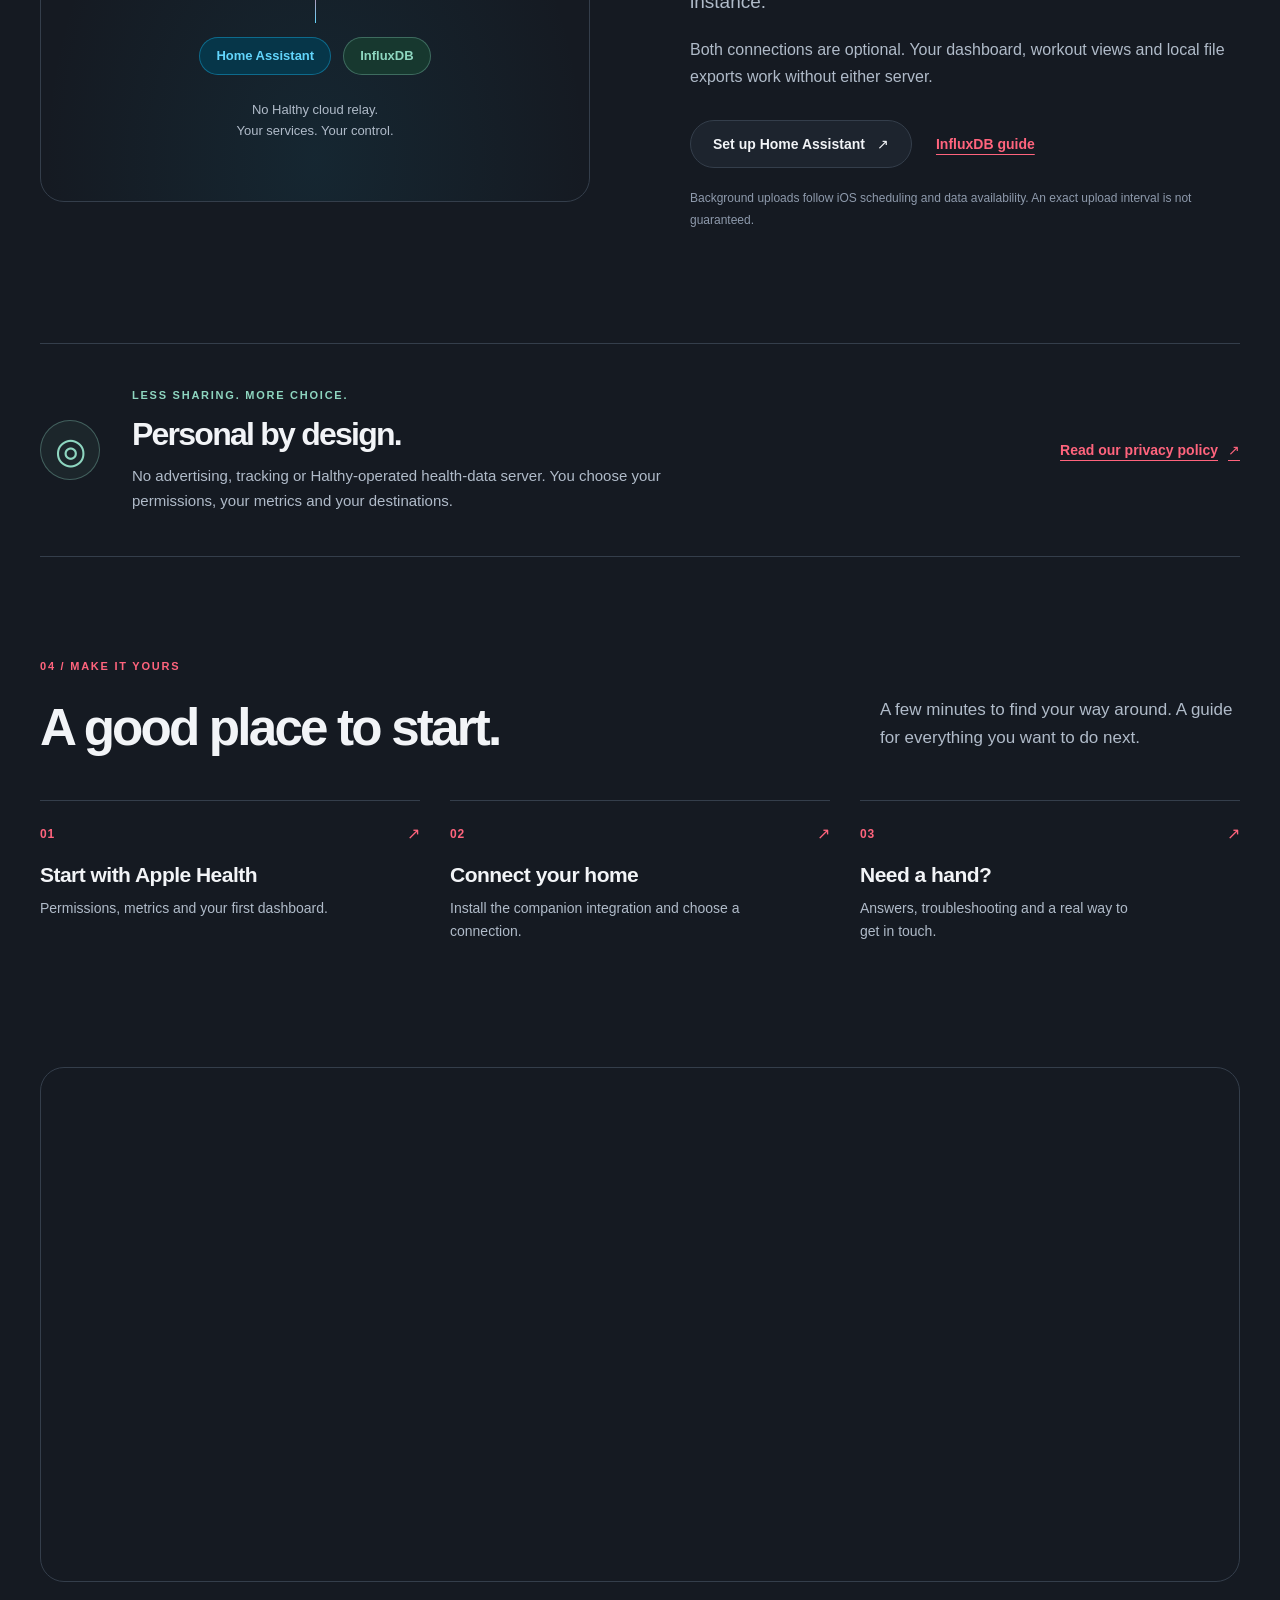
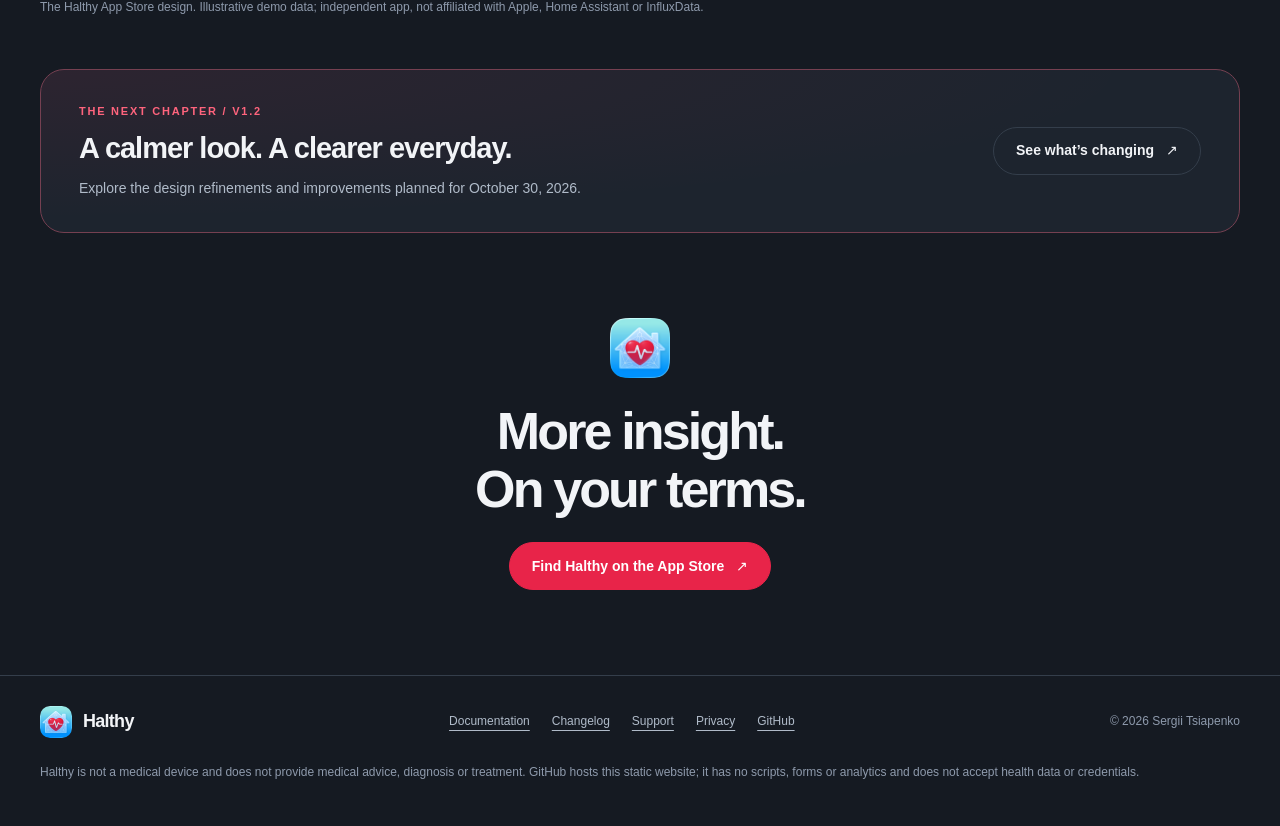
==== commit 1140964d: "Add app release changelog with v1.0, v1.1 and planned v1.2 notes" ====
--- a/docs/index.html
+++ b/docs/index.html
@@ -26,7 +26,7 @@
 <a class="skip-link" href="#main">Skip to content</a>
 <header class="site-header"><nav class="wrap nav" aria-label="Main navigation">
 <a class="brand" href="./" aria-label="Halthy home"><img src="assets/app-icon.png" width="40" height="40" alt="">Halthy<span class="brand-note">FOR IPHONE</span></a>
-<div class="nav-links"><a href="#explore">Explore</a><a href="documentation.html">Guide</a><a href="support.html">Support</a><a class="nav-download" href="https://apps.apple.com/app/halthy/id6798250587">Get the app <span aria-hidden="true">&#8599;</span></a></div>
+<div class="nav-links"><a href="#explore">Explore</a><a href="documentation.html">Guide</a><a href="changelog.html">Updates</a><a href="support.html">Support</a><a class="nav-download" href="https://apps.apple.com/app/halthy/id6798250587">Get the app <span aria-hidden="true">&#8599;</span></a></div>
 </nav></header>
 <main id="main">
 <section class="hero wrap" aria-labelledby="hero-title"><div class="hero-copy">
@@ -54,7 +54,8 @@
 <section class="wrap privacy-callout" aria-labelledby="privacy-title"><div class="privacy-mark" aria-hidden="true">&#9678;</div><div><p class="eyebrow">LESS SHARING. MORE CHOICE.</p><h2 id="privacy-title">Personal by design.</h2><p>No advertising, tracking or Halthy-operated health-data server. You choose your permissions, your metrics and your destinations.</p></div><a class="text-link" href="privacy.html">Read our privacy policy <span aria-hidden="true">&#8599;</span></a></section>
 <section class="section wrap" aria-labelledby="start-title"><div class="section-heading"><div><p class="eyebrow">04 / MAKE IT YOURS</p><h2 id="start-title">A good place to start.</h2></div><p>A few minutes to find your way around. A guide for everything you want to do next.</p></div><div class="guide-links"><a href="documentation.html#get-started"><span class="index">01</span><h3>Start with Apple Health</h3><p>Permissions, metrics and your first dashboard.</p><span aria-hidden="true">&#8599;</span></a><a href="documentation.html#home-assistant"><span class="index">02</span><h3>Connect your home</h3><p>Install the companion integration and choose a connection.</p><span aria-hidden="true">&#8599;</span></a><a href="support.html"><span class="index">03</span><h3>Need a hand?</h3><p>Answers, troubleshooting and a real way to get in touch.</p><span aria-hidden="true">&#8599;</span></a></div></section>
 <figure class="wrap brand-banner"><img src="assets/header.webp" srcset="assets/header-small.webp 960w, assets/header.webp 1920w" sizes="(max-width: 1240px) 94vw, 1200px" width="1920" height="823" loading="lazy" alt="Halthy's App Store header: Your workouts. Your health. Replay workouts, explore health and export data. Home Assistant supported."><figcaption class="fine">The Halthy App Store design. Illustrative demo data; independent app, not affiliated with Apple, Home Assistant or InfluxData.</figcaption></figure>
+<aside class="wrap release-teaser" aria-labelledby="release-teaser-title"><div><p class="eyebrow">THE NEXT CHAPTER / V1.2</p><h2 id="release-teaser-title">A calmer look. A clearer everyday.</h2><p>Explore the design refinements and improvements planned for October 30, 2026.</p></div><a class="button secondary" href="changelog.html#v1-2">See what&#8217;s changing <span aria-hidden="true">&#8599;</span></a></aside>
 <section class="wrap final-cta"><img src="assets/app-icon.png" width="60" height="60" alt="" loading="lazy"><h2>More insight.<br>On your terms.</h2><a class="button primary" href="https://apps.apple.com/app/halthy/id6798250587">Find Halthy on the App Store <span aria-hidden="true">&#8599;</span></a></section>
 </main>
-<footer class="site-footer"><div class="wrap footer-main"><a class="brand" href="./"><img src="assets/app-icon.png" width="32" height="32" alt="">Halthy</a><nav aria-label="Footer navigation"><a href="documentation.html">Documentation</a><a href="support.html">Support</a><a href="privacy.html">Privacy</a><a href="https://github.com/Mosher23/Halthy">GitHub</a></nav><span>&copy; 2026 Sergii Tsiapenko</span></div><p class="wrap fine">Halthy is not a medical device and does not provide medical advice, diagnosis or treatment. GitHub hosts this static website; it has no scripts, forms or analytics and does not accept health data or credentials.</p></footer>
+<footer class="site-footer"><div class="wrap footer-main"><a class="brand" href="./"><img src="assets/app-icon.png" width="32" height="32" alt="">Halthy</a><nav aria-label="Footer navigation"><a href="documentation.html">Documentation</a><a href="changelog.html">Changelog</a><a href="support.html">Support</a><a href="privacy.html">Privacy</a><a href="https://github.com/Mosher23/Halthy">GitHub</a></nav><span>&copy; 2026 Sergii Tsiapenko</span></div><p class="wrap fine">Halthy is not a medical device and does not provide medical advice, diagnosis or treatment. GitHub hosts this static website; it has no scripts, forms or analytics and does not accept health data or credentials.</p></footer>
 </body></html>
--- a/docs/assets/site.css
+++ b/docs/assets/site.css
@@ -18,3 +18,8 @@
 @media(max-width:420px){.nav-links>a[href="./"]{display:none}}
 @media(min-width:761px) and (max-width:900px){.hero{grid-template-columns:1fr}.hero-copy{max-width:650px}.hero-stage{width:500px;max-width:100%;height:620px;margin:auto}}
 @media(min-width:421px) and (max-width:600px){.screenshot-gallery{grid-template-columns:1fr;gap:32px}.screenshot-gallery figure{max-width:360px;margin-inline:auto}.screenshot-gallery figcaption{display:flex;gap:14px}.screenshot-gallery h3{font-size:19px}.screenshot-gallery p{font-size:14px}}
+/* Release journal: the same Graphite palette, with an editorial timeline. */
+.changelog-heading{padding-block:80px 48px}.changelog-heading h1{font-size:clamp(52px,7vw,88px);max-width:850px;margin-bottom:32px}.changelog-lead{display:flex;justify-content:space-between;align-items:center;gap:40px}.changelog-lead .lead{max-width:660px;margin:0}.changelog-count{font-size:44px;line-height:1;letter-spacing:-.06em;text-align:right;color:var(--red)}.changelog-count span{display:block;font-size:11px;letter-spacing:.06em;color:var(--faint);margin-top:12px}.release-jump{display:flex;gap:36px;border-block:1px solid var(--line);padding-block:22px}.release-jump a{display:flex;align-items:center;gap:14px;color:var(--ink);font-size:14px;font-weight:650;text-decoration:none}.release-jump a:hover{color:var(--red)}.release-jump small{color:var(--faint);font-size:11px;font-weight:400}.release-timeline{padding-block:64px 16px}.release-entry{display:grid;grid-template-columns:160px minmax(0,1fr);gap:40px;position:relative;padding-bottom:56px;scroll-margin-top:112px}.release-entry::before{content:"";position:absolute;left:11px;top:55px;bottom:0;width:1px;background:var(--line)}.release-entry:last-child::before{background:linear-gradient(var(--line),transparent)}.release-rail{position:relative;padding-left:32px}.release-rail::before{content:"";position:absolute;left:4px;top:16px;width:15px;height:15px;border:3px solid var(--bg);border-radius:50%;background:var(--faint);box-shadow:0 0 0 1px var(--line)}.release-featured .release-rail::before{background:var(--red);box-shadow:0 0 0 5px #ff647d15}.release-version{display:block;font-size:38px;font-weight:700;letter-spacing:-.05em;text-decoration:none;color:var(--ink);line-height:1.2}.release-rail time{display:block;color:var(--faint);font-size:12px;margin-block:14px}.release-kind{display:inline-block;color:var(--muted);font-size:10px;line-height:1.5;font-weight:600;border:1px solid var(--line);border-radius:99px;padding:5px 10px}.release-kind.is-planned{color:#ffb2c0;border-color:#a3485c;background:#e8244914}.release-card{background:var(--surface);border:1px solid var(--line);border-radius:28px;overflow:hidden}.release-featured .release-card{background:radial-gradient(ellipse at 100% 0,#8b2b4728,transparent 56%),var(--surface);border-color:#754051}.release-intro{padding:38px 40px 32px}.release-intro.has-visual{display:grid;grid-template-columns:minmax(0,1fr) 190px;gap:36px;align-items:center}.release-intro .eyebrow{font-size:10px;margin-bottom:20px}.release-intro h2{font-size:clamp(30px,3.5vw,44px);letter-spacing:-.045em;margin-bottom:22px}.release-summary{font-size:17px;color:var(--muted);line-height:1.75;margin-bottom:22px}.release-visual{position:relative}.release-visual img{width:190px;border-radius:22px;border:1px solid #657282;box-shadow:0 22px 40px #0004}.release-visual figcaption{font-size:9px;color:var(--faint);text-align:center;line-height:1.6;margin-top:14px}.release-groups{padding:0 40px;display:grid;grid-template-columns:repeat(2,minmax(0,1fr));gap:0 34px}.release-group{padding-block:26px;border-top:1px solid var(--line);min-width:0}.release-group:last-child:nth-child(odd){grid-column:1/-1}.release-category{font-size:10px;font-weight:650;letter-spacing:.13em;text-transform:uppercase;color:var(--red);margin-bottom:13px}.release-group h3{font-size:19px;line-height:1.3;margin-bottom:14px}.release-group ul{margin:0;padding-left:17px}.release-group li{font-size:14px;line-height:1.8;color:var(--muted);padding-left:4px;margin-bottom:10px}.release-group li:last-child{margin-bottom:0}.release-note{margin:8px 40px 30px;border-top:1px solid var(--line);padding-top:20px;font-size:12px;line-height:1.8;color:var(--faint)}.changelog-end{text-align:center;padding-block:14px 90px;max-width:620px}.release-end-mark{display:inline-block;font-size:32px;color:var(--red);margin-bottom:20px}.changelog-end h2{font-size:34px}.changelog-end p{color:var(--muted);margin-bottom:26px}.release-teaser{display:flex;align-items:center;justify-content:space-between;gap:35px;border:1px solid #754051;border-radius:24px;padding:32px 38px;margin-top:50px;background:radial-gradient(ellipse at 0 0,#e8244914,transparent 65%),var(--surface)}.release-teaser .eyebrow{margin-bottom:12px}.release-teaser h2{font-size:29px;letter-spacing:-.035em;margin-bottom:12px}.release-teaser p:not(.eyebrow){font-size:14px;color:var(--muted);margin:0}.release-teaser .button{flex-shrink:0}
+@media(max-width:1050px){.release-entry{grid-template-columns:135px minmax(0,1fr);gap:26px}.release-intro{padding:30px}.release-intro.has-visual{grid-template-columns:minmax(0,1fr) 155px;gap:24px}.release-visual img{width:155px}.release-groups{padding-inline:30px;gap:0 26px}.release-note{margin-inline:30px}.nav-links{gap:22px}}
+@media(max-width:760px){.changelog-heading{padding-block:48px 34px}.changelog-heading h1{font-size:clamp(42px,9vw,66px);margin-bottom:24px}.changelog-lead{gap:20px}.changelog-lead .lead{font-size:16px}.changelog-count{display:none}.release-jump{gap:0;justify-content:space-between;padding-block:18px}.release-jump a{display:block;font-size:14px}.release-jump small{display:block;font-size:10px;margin-top:5px}.release-timeline{padding-block:38px 0}.release-entry{grid-template-columns:1fr;gap:18px;padding-bottom:36px}.release-entry::before{display:none}.release-rail{padding-left:24px;display:flex;align-items:center;gap:14px;flex-wrap:wrap}.release-rail::before{left:0;top:8px;width:12px;height:12px}.release-version{font-size:27px}.release-rail time{margin:0;font-size:11px}.release-kind{font-size:9px;margin-left:auto}.release-intro{padding:26px 24px 20px}.release-intro.has-visual{grid-template-columns:minmax(0,1fr) 128px;gap:22px}.release-intro h2{font-size:31px}.release-summary{font-size:15px;line-height:1.7}.release-visual img{width:128px;border-radius:16px}.release-visual figcaption{font-size:8px}.release-groups{padding-inline:24px;grid-template-columns:1fr}.release-group:last-child:nth-child(odd){grid-column:auto}.release-group{padding-block:24px}.release-note{margin:0 24px 24px}.release-card{border-radius:22px}.changelog-end{padding-block:20px 60px}.changelog-end h2{font-size:31px}.release-teaser{display:block;padding:27px 24px;margin-top:32px}.release-teaser .button{margin-top:24px}.release-teaser h2{font-size:28px}.nav-links{gap:16px}}
+@media(max-width:480px){.release-intro.has-visual{grid-template-columns:1fr}.release-visual{width:170px;margin:4px auto 6px}.release-visual img{width:170px;border-radius:20px}.release-intro h2{font-size:33px}.release-rail{gap:10px}.release-kind{font-size:8px;padding:4px 7px}.nav-links{gap:12px}.release-jump small{font-size:9px}.changelog-heading h1{font-size:43px}}
